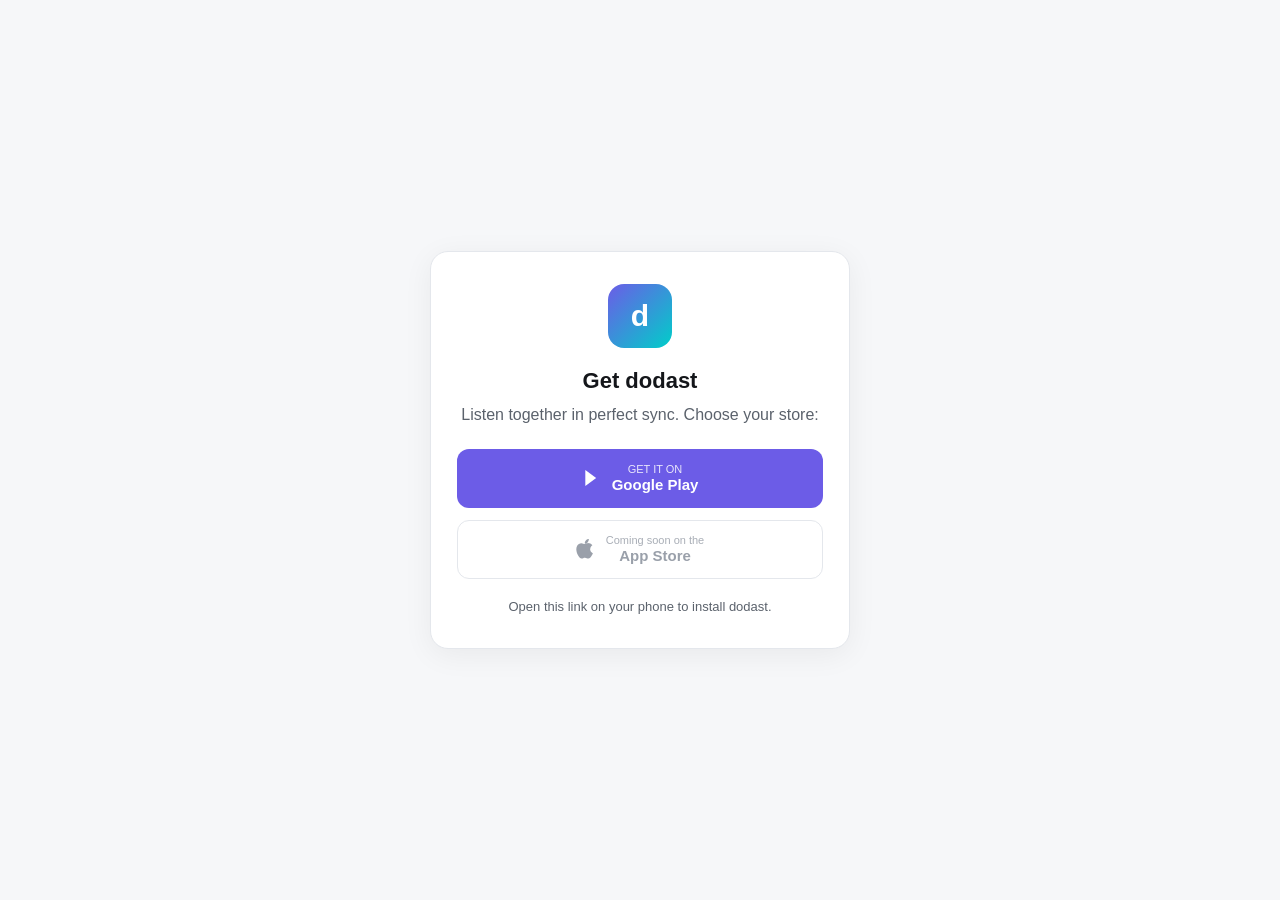
==== get/index.html @ 12eed2cb "Add universal join links" ====
<!doctype html>
<html lang="en">
<head>
<meta charset="utf-8">
<meta name="viewport" content="width=device-width, initial-scale=1">
<meta name="robots" content="noindex">
<title>Get dodast</title>
<style>
  :root{
    --bg:#f6f7f9; --card:#ffffff; --fg:#14161a; --muted:#5b626c;
    --border:#e4e7ec; --accent:#6c5ce7; --accent-fg:#ffffff; --disabled:#9aa0aa;
  }
  @media (prefers-color-scheme: dark){
    :root{
      --bg:#0e1013; --card:#171a1f; --fg:#f2f4f7; --muted:#a4abb5;
      --border:#262b32; --accent:#8b7bf0; --accent-fg:#0e1013; --disabled:#5b626c;
    }
  }
  *{box-sizing:border-box}
  html,body{margin:0;height:100%}
  body{
    background:var(--bg); color:var(--fg);
    font:16px/1.5 -apple-system,BlinkMacSystemFont,"Segoe UI",Roboto,Helvetica,Arial,sans-serif;
    display:flex; align-items:center; justify-content:center; padding:24px;
  }
  .card{
    background:var(--card); border:1px solid var(--border); border-radius:18px;
    max-width:420px; width:100%; padding:32px 26px; text-align:center;
    box-shadow:0 6px 30px rgba(0,0,0,.06);
  }
  .logo{
    width:64px;height:64px;border-radius:16px;margin:0 auto 16px;
    background:linear-gradient(135deg,var(--accent),#00cec9);
    display:flex;align-items:center;justify-content:center;color:#fff;font-weight:800;font-size:30px;
  }
  h1{font-size:22px;margin:0 0 6px}
  p{color:var(--muted);margin:0 0 22px}
  .badges{display:flex;flex-direction:column;gap:12px}
  .badge{
    display:flex;align-items:center;justify-content:center;gap:10px;
    padding:13px 18px;border-radius:12px;text-decoration:none;font-weight:600;
    border:1px solid var(--border);background:var(--card);color:var(--fg);
  }
  .badge.primary{background:var(--accent);color:var(--accent-fg);border-color:transparent}
  .badge svg{width:20px;height:20px;flex:0 0 auto}
  .badge.disabled{color:var(--disabled);cursor:default}
  .badge small{display:block;font-weight:500;font-size:11px;opacity:.85;line-height:1.2}
  .badge b{display:block;font-size:15px;line-height:1.2}
  .hint{margin-top:18px;font-size:13px;color:var(--muted)}
  .hint a{color:var(--accent)}
</style>
</head>
<body>
<main class="card">
  <div class="logo">d</div>
  <h1>Get dodast</h1>
  <p>Listen together in perfect sync. Choose your store:</p>
  <div class="badges" id="badges"></div>
  <div class="hint" id="hint"></div>
</main>
<script>
(function(){
  // ============================================================================
  //  SWAP THIS ONE CONSTANT once the iOS app is approved on the App Store.
  //  App Store Connect -> App Information -> Apple ID (numeric). Format: "id123456789".
  //  While it is the placeholder below, iPhone/iPad visitors get a "coming soon"
  //  panel instead of being sent to a dead App Store link.
  var APP_STORE_ID = "id0000000000";
  // ============================================================================

  var PLACEHOLDER_ID = "id0000000000";
  var PLAY_URL = "https://play.google.com/store/apps/details?id=com.mkhakpaki.dodast";
  var APP_STORE_URL = "https://apps.apple.com/app/" + APP_STORE_ID;

  // Preserve ALL incoming query params verbatim on redirect.
  var rawQuery = location.search.replace(/^\?/, "");
  function play(){ return rawQuery ? PLAY_URL + "&" + rawQuery : PLAY_URL; }
  function appStore(){ return APP_STORE_URL + location.search; }

  var ua = navigator.userAgent || "";
  var isAndroid = /Android/i.test(ua);
  // iPadOS 13+ masquerades as Mac; treat touch-capable Macs as iPad.
  var isIOS = /iPhone|iPad|iPod/i.test(ua) || (/Macintosh/i.test(ua) && "ontouchend" in document);
  var iosLive = APP_STORE_ID !== PLACEHOLDER_ID;

  var APPLE = '<svg viewBox="0 0 24 24" fill="currentColor"><path d="M17.05 12.04c-.03-3.1 2.53-4.58 2.65-4.66-1.44-2.11-3.69-2.4-4.49-2.43-1.91-.19-3.73 1.12-4.7 1.12-.97 0-2.46-1.09-4.05-1.06-2.08.03-4 1.21-5.07 3.08-2.16 3.75-.55 9.3 1.55 12.35 1.03 1.49 2.25 3.16 3.85 3.1 1.55-.06 2.13-1 4-1 1.87 0 2.39 1 4.02.97 1.66-.03 2.71-1.51 3.72-3.01 1.17-1.72 1.65-3.39 1.68-3.47-.04-.02-3.22-1.24-3.26-4.91zM14.13 3.75c.86-1.04 1.44-2.48 1.28-3.92-1.24.05-2.74.83-3.62 1.86-.79.92-1.49 2.39-1.3 3.8 1.38.11 2.79-.7 3.64-1.74z"/></svg>';
  var PLAYG = '<svg viewBox="0 0 24 24" fill="currentColor"><path d="M4 2.5l13 9.5-13 9.5z"/></svg>';

  var badges = document.getElementById("badges");
  var hint = document.getElementById("hint");

  function playBadge(primary){
    return '<a class="badge'+(primary?' primary':'')+'" href="'+play()+'">'+PLAYG+
           '<span><small>GET IT ON</small><b>Google Play</b></span></a>';
  }
  function appStoreBadge(primary){
    if (iosLive){
      return '<a class="badge'+(primary?' primary':'')+'" href="'+appStore()+'">'+APPLE+
             '<span><small>Download on the</small><b>App Store</b></span></a>';
    }
    return '<span class="badge disabled">'+APPLE+
           '<span><small>Coming soon on the</small><b>App Store</b></span></span>';
  }

  if (isAndroid){
    badges.innerHTML = playBadge(true) + appStoreBadge(false);
    hint.innerHTML = 'Taking you to Google Play&hellip; <a href="'+play()+'">Open manually</a>';
    location.replace(play());
  } else if (isIOS && iosLive){
    badges.innerHTML = appStoreBadge(true) + playBadge(false);
    hint.innerHTML = 'Taking you to the App Store&hellip; <a href="'+appStore()+'">Open manually</a>';
    location.replace(appStore());
  } else if (isIOS){
    // iOS, App Store not live yet: show coming-soon, no dead redirect.
    badges.innerHTML = appStoreBadge(true) + playBadge(false);
    hint.textContent = "The iPhone and iPad app is on the way. Android is available now.";
  } else {
    // Desktop / everything else: offer both, redirect nowhere.
    badges.innerHTML = playBadge(true) + appStoreBadge(false);
    hint.textContent = "Open this link on your phone to install dodast.";
  }
})();
</script>
</body>
</html>
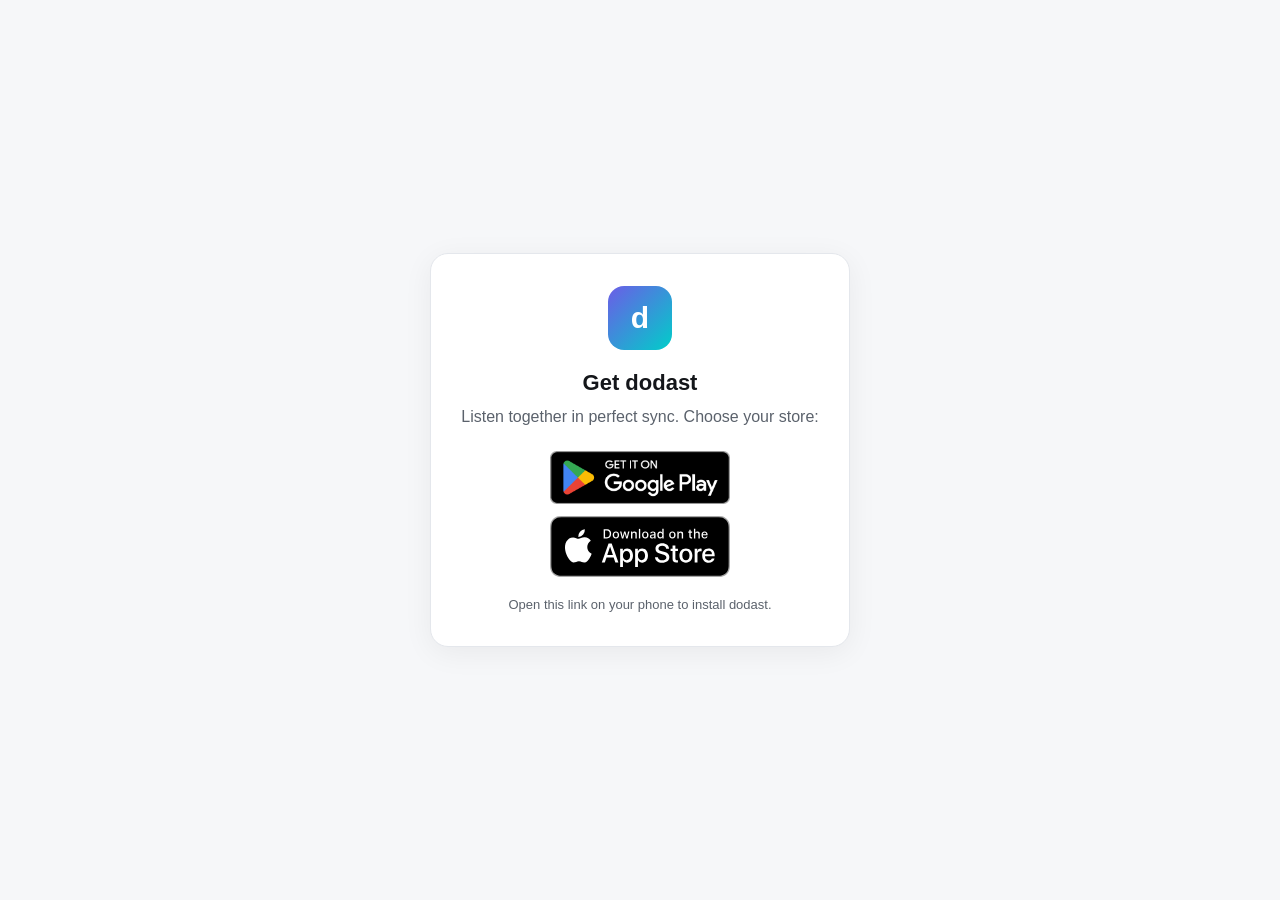
==== commit 04eda5dc: "Take join and get pages live for iOS with official store badges The App Store listing is out (id6790" ====
--- a/get/index.html
+++ b/get/index.html
@@ -8,12 +8,12 @@
 <style>
   :root{
     --bg:#f6f7f9; --card:#ffffff; --fg:#14161a; --muted:#5b626c;
-    --border:#e4e7ec; --accent:#6c5ce7; --accent-fg:#ffffff; --disabled:#9aa0aa;
+    --border:#e4e7ec; --accent:#6c5ce7;
   }
   @media (prefers-color-scheme: dark){
     :root{
       --bg:#0e1013; --card:#171a1f; --fg:#f2f4f7; --muted:#a4abb5;
-      --border:#262b32; --accent:#8b7bf0; --accent-fg:#0e1013; --disabled:#5b626c;
+      --border:#262b32; --accent:#8b7bf0;
     }
   }
   *{box-sizing:border-box}
@@ -35,17 +35,9 @@
   }
   h1{font-size:22px;margin:0 0 6px}
   p{color:var(--muted);margin:0 0 22px}
-  .badges{display:flex;flex-direction:column;gap:12px}
-  .badge{
-    display:flex;align-items:center;justify-content:center;gap:10px;
-    padding:13px 18px;border-radius:12px;text-decoration:none;font-weight:600;
-    border:1px solid var(--border);background:var(--card);color:var(--fg);
-  }
-  .badge.primary{background:var(--accent);color:var(--accent-fg);border-color:transparent}
-  .badge svg{width:20px;height:20px;flex:0 0 auto}
-  .badge.disabled{color:var(--disabled);cursor:default}
-  .badge small{display:block;font-weight:500;font-size:11px;opacity:.85;line-height:1.2}
-  .badge b{display:block;font-size:15px;line-height:1.2}
+  .badges{display:flex;flex-direction:column;align-items:center;gap:12px}
+  .store-badge{display:inline-flex}
+  .store-badge img{display:block;width:180px;max-width:100%;height:auto}
   .hint{margin-top:18px;font-size:13px;color:var(--muted)}
   .hint a{color:var(--accent)}
 </style>
@@ -60,17 +52,8 @@
 </main>
 <script>
 (function(){
-  // ============================================================================
-  //  SWAP THIS ONE CONSTANT once the iOS app is approved on the App Store.
-  //  App Store Connect -> App Information -> Apple ID (numeric). Format: "id123456789".
-  //  While it is the placeholder below, iPhone/iPad visitors get a "coming soon"
-  //  panel instead of being sent to a dead App Store link.
-  var APP_STORE_ID = "id0000000000";
-  // ============================================================================
-
-  var PLACEHOLDER_ID = "id0000000000";
   var PLAY_URL = "https://play.google.com/store/apps/details?id=com.mkhakpaki.dodast";
-  var APP_STORE_URL = "https://apps.apple.com/app/" + APP_STORE_ID;
+  var APP_STORE_URL = "https://apps.apple.com/app/id6790904205";
 
   // Preserve ALL incoming query params verbatim on redirect.
   var rawQuery = location.search.replace(/^\?/, "");
@@ -81,42 +64,30 @@
   var isAndroid = /Android/i.test(ua);
   // iPadOS 13+ masquerades as Mac; treat touch-capable Macs as iPad.
   var isIOS = /iPhone|iPad|iPod/i.test(ua) || (/Macintosh/i.test(ua) && "ontouchend" in document);
-  var iosLive = APP_STORE_ID !== PLACEHOLDER_ID;
-
-  var APPLE = '<svg viewBox="0 0 24 24" fill="currentColor"><path d="M17.05 12.04c-.03-3.1 2.53-4.58 2.65-4.66-1.44-2.11-3.69-2.4-4.49-2.43-1.91-.19-3.73 1.12-4.7 1.12-.97 0-2.46-1.09-4.05-1.06-2.08.03-4 1.21-5.07 3.08-2.16 3.75-.55 9.3 1.55 12.35 1.03 1.49 2.25 3.16 3.85 3.1 1.55-.06 2.13-1 4-1 1.87 0 2.39 1 4.02.97 1.66-.03 2.71-1.51 3.72-3.01 1.17-1.72 1.65-3.39 1.68-3.47-.04-.02-3.22-1.24-3.26-4.91zM14.13 3.75c.86-1.04 1.44-2.48 1.28-3.92-1.24.05-2.74.83-3.62 1.86-.79.92-1.49 2.39-1.3 3.8 1.38.11 2.79-.7 3.64-1.74z"/></svg>';
-  var PLAYG = '<svg viewBox="0 0 24 24" fill="currentColor"><path d="M4 2.5l13 9.5-13 9.5z"/></svg>';
 
   var badges = document.getElementById("badges");
   var hint = document.getElementById("hint");
 
-  function playBadge(primary){
-    return '<a class="badge'+(primary?' primary':'')+'" href="'+play()+'">'+PLAYG+
-           '<span><small>GET IT ON</small><b>Google Play</b></span></a>';
+  function playBadge(){
+    return '<a class="store-badge" href="'+play()+'" aria-label="Get it on Google Play">'+
+           '<img src="../google-play-badge.png" alt="Get it on Google Play" width="180"></a>';
   }
-  function appStoreBadge(primary){
-    if (iosLive){
-      return '<a class="badge'+(primary?' primary':'')+'" href="'+appStore()+'">'+APPLE+
-             '<span><small>Download on the</small><b>App Store</b></span></a>';
-    }
-    return '<span class="badge disabled">'+APPLE+
-           '<span><small>Coming soon on the</small><b>App Store</b></span></span>';
+  function appStoreBadge(){
+    return '<a class="store-badge" href="'+appStore()+'" aria-label="Download on the App Store">'+
+           '<img src="../app-store-badge.svg" alt="Download on the App Store" width="180"></a>';
   }
 
   if (isAndroid){
-    badges.innerHTML = playBadge(true) + appStoreBadge(false);
+    badges.innerHTML = playBadge() + appStoreBadge();
     hint.innerHTML = 'Taking you to Google Play&hellip; <a href="'+play()+'">Open manually</a>';
     location.replace(play());
-  } else if (isIOS && iosLive){
-    badges.innerHTML = appStoreBadge(true) + playBadge(false);
+  } else if (isIOS){
+    badges.innerHTML = appStoreBadge() + playBadge();
     hint.innerHTML = 'Taking you to the App Store&hellip; <a href="'+appStore()+'">Open manually</a>';
     location.replace(appStore());
-  } else if (isIOS){
-    // iOS, App Store not live yet: show coming-soon, no dead redirect.
-    badges.innerHTML = appStoreBadge(true) + playBadge(false);
-    hint.textContent = "The iPhone and iPad app is on the way. Android is available now.";
   } else {
     // Desktop / everything else: offer both, redirect nowhere.
-    badges.innerHTML = playBadge(true) + appStoreBadge(false);
+    badges.innerHTML = playBadge() + appStoreBadge();
     hint.textContent = "Open this link on your phone to install dodast.";
   }
 })();
